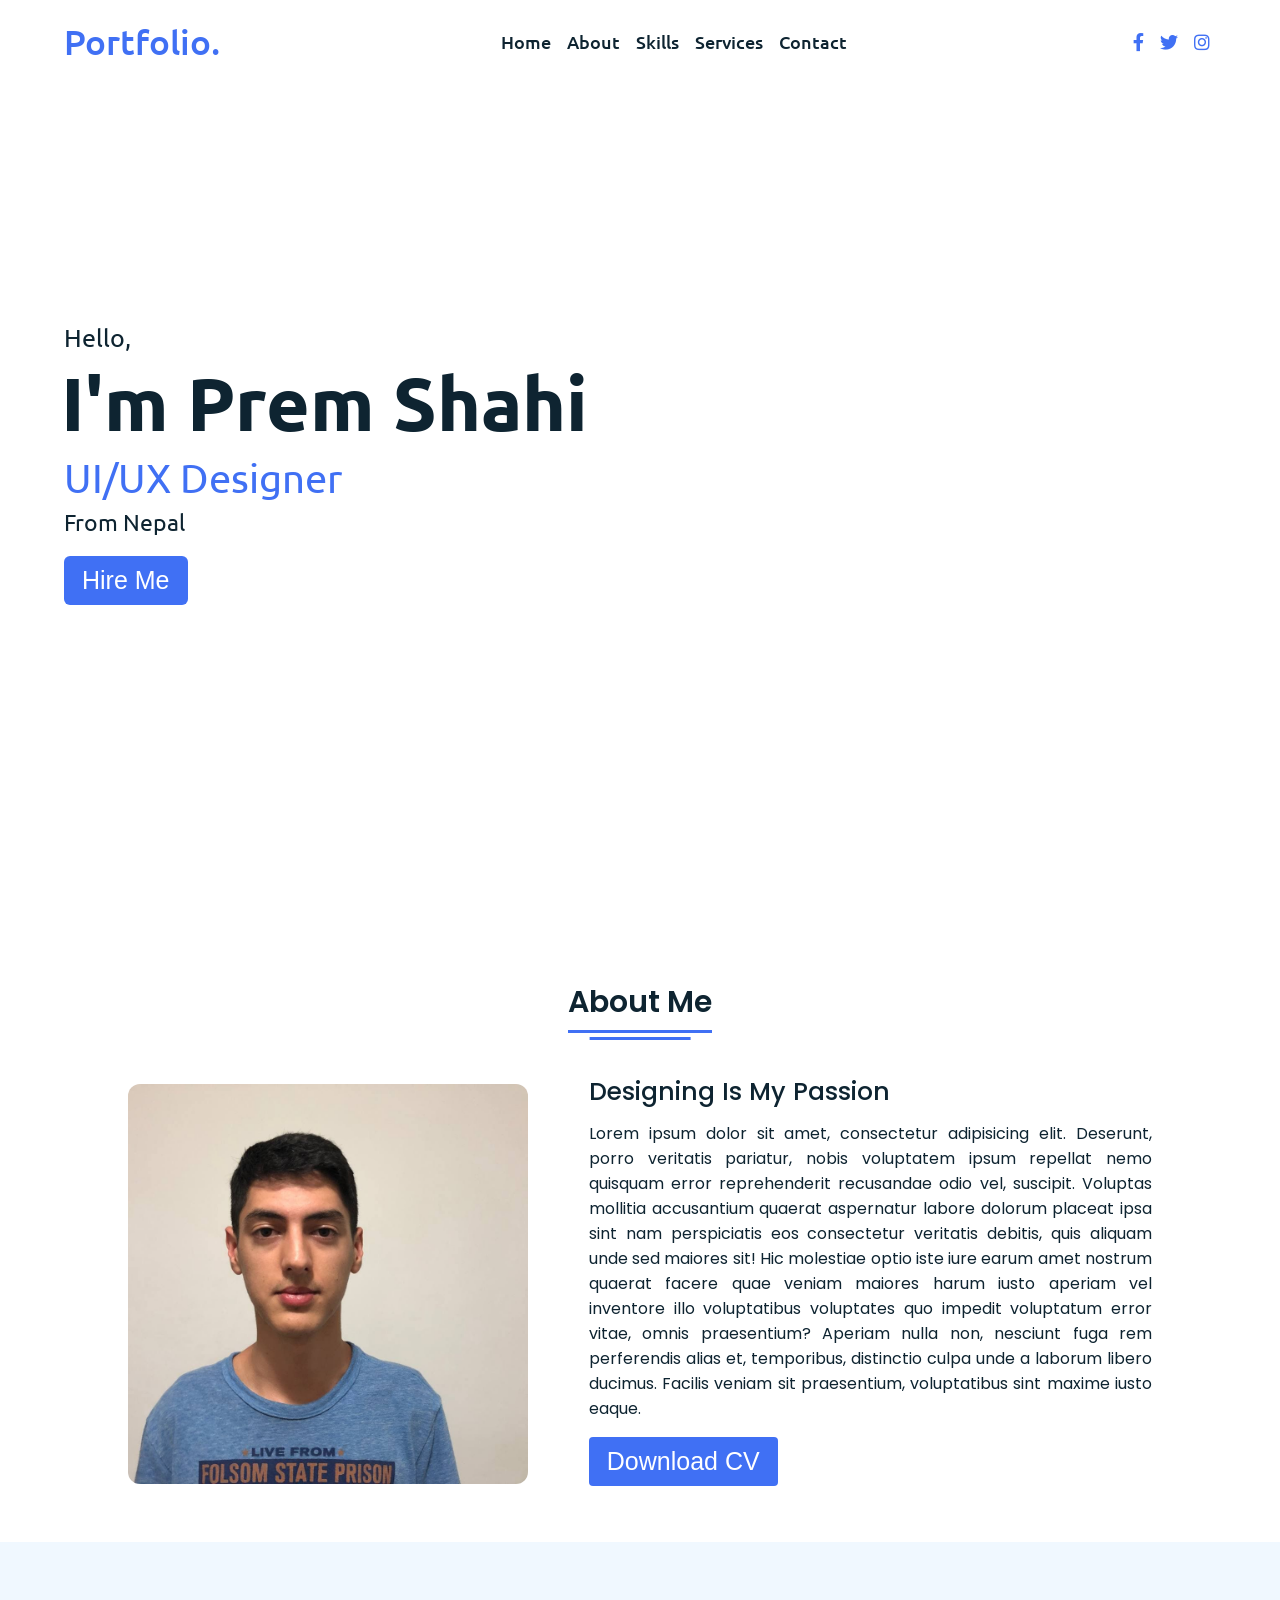
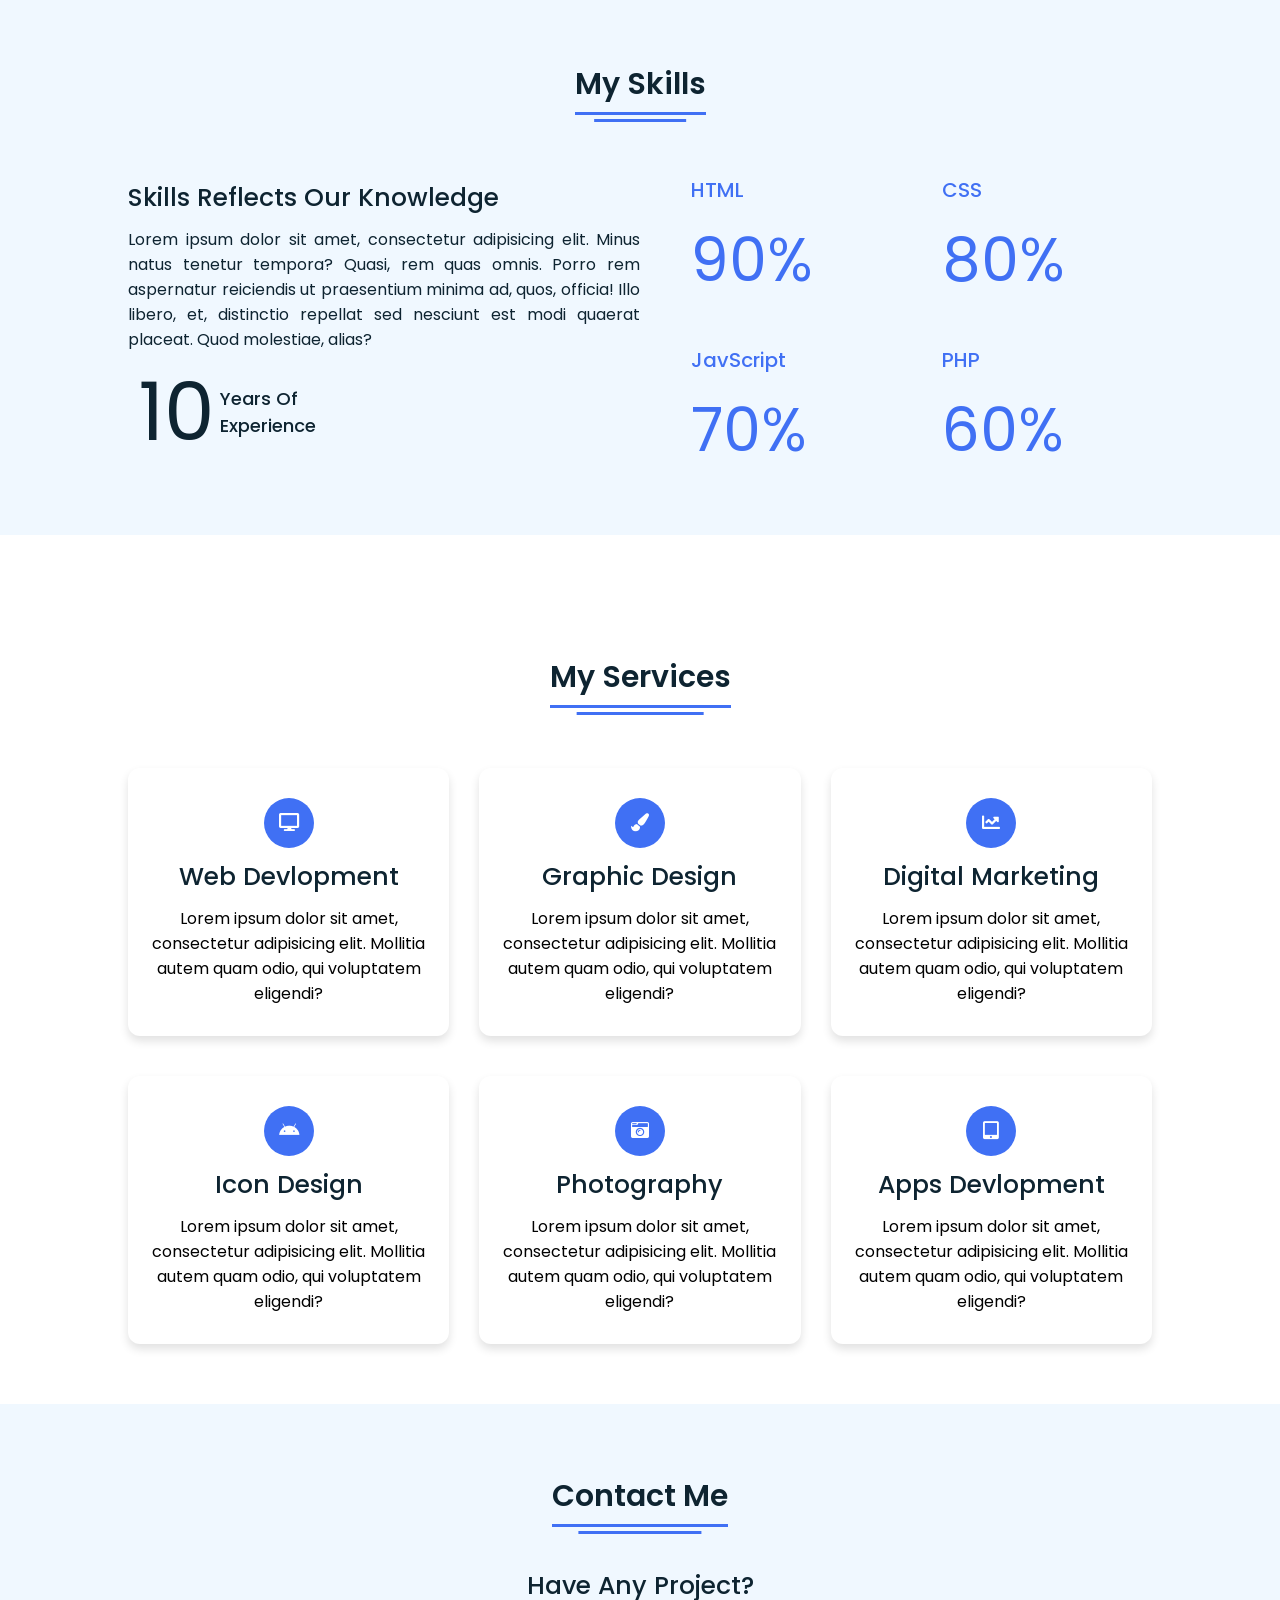
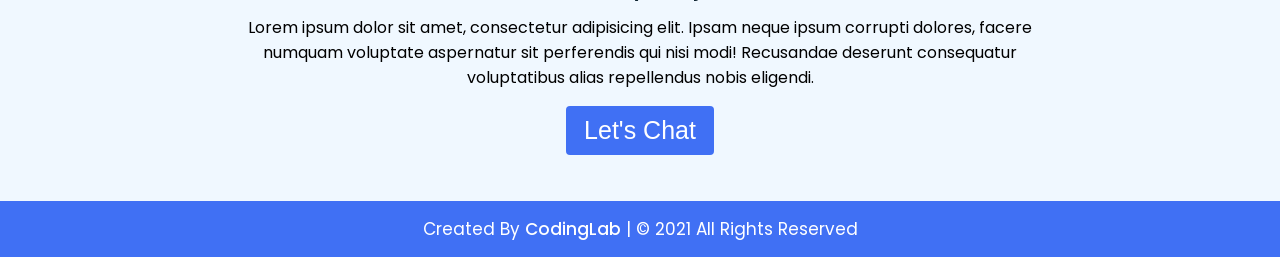
==== index.html @ f2160d23 "Update index.html" ====
<!DOCTYPE html>
<html lang="en" dir="ltr">
  <head>
    <meta charset="UTF-8">
    <title> Hasan Damirli </title>
    <link rel="stylesheet" href="style.css">
    <!-- Fontawesome CDN Link -->
    <link rel="stylesheet" href="https://cdnjs.cloudflare.com/ajax/libs/font-awesome/5.15.2/css/all.min.css"/>
     <meta name="viewport" content="width=device-width, initial-scale=1.0">
   </head>
<body>
  <!-- Move to up button -->
  <div class="scroll-button">
    <a href="#home"><i class="fas fa-arrow-up"></i></a>
  </div>
  <!-- navgaition menu -->
  <nav>
    <div class="navbar">
      <div class="logo"><a href="#">Portfolio.</a></div>
      <ul class="menu">
          <li><a href="#home">Home</a></li>
          <li><a href="#about">About</a></li>
          <li><a href="#skills">Skills</a></li>
          <li><a href="#services">Services</a></li>
          <li><a href="#contact">Contact</a></li>
          <div class="cancel-btn">
            <i class="fas fa-times"></i>
          </div>
      </ul>
      <div class="media-icons">
        <a href="#"><i class="fab fa-facebook-f"></i></a>
        <a href="#"><i class="fab fa-twitter"></i></a>
        <a href="#"><i class="fab fa-instagram"></i></a>
      </div>
    </div>
    <div class="menu-btn">
      <i class="fas fa-bars"></i>
    </div>
  </nav>

<!-- Home Section Start -->
 <section class="home" id="home">
   <div class="home-content">
     <div class="text">
       <div class="text-one">Hello,</div>
       <div class="text-two">I'm Prem Shahi</div>
       <div class="text-three">UI/UX Designer</div>
       <div class="text-four">From Nepal</div>
     </div>
     <div class="button">
       <button>Hire Me</button>
     </div>
   </div>
 </section>

<!-- About Section Start -->
<section class="about" id="about">
  <div class="content">
    <div class="title"><span>About Me</span></div>
  <div class="about-details">
    <div class="left">
      <img src="about.jpg" alt="">
    </div>
    <div class="right">
      <div class="topic">Designing Is My Passion</div>
      <p>Lorem ipsum dolor sit amet, consectetur adipisicing elit. Deserunt, porro veritatis pariatur, nobis voluptatem ipsum repellat nemo quisquam error reprehenderit recusandae odio vel, suscipit. Voluptas mollitia accusantium quaerat aspernatur labore dolorum placeat ipsa sint nam perspiciatis eos consectetur veritatis debitis, quis aliquam unde sed maiores sit! Hic molestiae optio iste iure earum amet nostrum quaerat facere quae veniam maiores harum iusto aperiam vel inventore illo voluptatibus voluptates quo impedit voluptatum error vitae, omnis praesentium? Aperiam nulla non, nesciunt fuga rem perferendis alias et, temporibus, distinctio culpa unde a laborum libero ducimus. Facilis veniam sit praesentium, voluptatibus sint maxime iusto eaque.</p>
      <div class="button">
        <button>Download CV</button>
      </div>
    </div>
  </div>
  </div>
</section>

<!-- My Skill Section Start -->
<!-- Section Tag and Other Div will same where we need to put same CSS -->
<section class="skills" id="skills">
 <div class="content">
   <div class="title"><span>My Skills</span></div>
   <div class="skills-details">
     <div class="text">
       <div class="topic">Skills Reflects Our Knowledge</div>
       <p>Lorem ipsum dolor sit amet, consectetur adipisicing elit. Minus natus tenetur tempora? Quasi, rem quas omnis. Porro rem aspernatur reiciendis ut praesentium minima ad, quos, officia! Illo libero, et, distinctio repellat sed nesciunt est modi quaerat placeat. Quod molestiae, alias?</p>
       <div class="experience">
         <div class="num">10</div>
         <div class="exp">Years Of <br> Experience</div>
       </div>
     </div>
     <div class="boxes">
       <div class="box">
         <div class="topic">HTML</div>
         <div class="per">90%</div>
       </div>
       <div class="box">
         <div class="topic">CSS</div>
         <div class="per">80%</div>
       </div>
       <div class="box">
         <div class="topic">JavScript</div>
         <div class="per">70%</div>
       </div>
       <div class="box">
         <div class="topic">PHP</div>
         <div class="per">60%</div>
       </div>
     </div>
   </div>
 </div>
</section>

<!-- My Services Section Start -->
 <section class="services" id="services">
   <div class="content">
     <div class="title"><span>My Services</span></div>
     <div class="boxes">
       <div class="box">
         <div class="icon">
           <i class="fas fa-desktop"></i>
       </div>
       <div class="topic">Web Devlopment</div>
       <p>Lorem ipsum dolor sit amet, consectetur adipisicing elit. Mollitia autem quam odio, qui voluptatem eligendi?</p>
     </div>
       <div class="box">
         <div class="icon">
           <i class="fas fa-paint-brush"></i>
       </div>
       <div class="topic">Graphic Design</div>
       <p>Lorem ipsum dolor sit amet, consectetur adipisicing elit. Mollitia autem quam odio, qui voluptatem eligendi?</p>
     </div>
       <div class="box">
         <div class="icon">
           <i class="fas fa-chart-line"></i>
       </div>
       <div class="topic">Digital Marketing</div>
       <p>Lorem ipsum dolor sit amet, consectetur adipisicing elit. Mollitia autem quam odio, qui voluptatem eligendi?</p>
     </div>
       <div class="box">
         <div class="icon">
           <i class="fab fa-android"></i>
       </div>
       <div class="topic">Icon Design</div>
       <p>Lorem ipsum dolor sit amet, consectetur adipisicing elit. Mollitia autem quam odio, qui voluptatem eligendi?</p>
     </div>
       <div class="box">
         <div class="icon">
           <i class="fas fa-camera-retro"></i>
       </div>
       <div class="topic">Photography</div>
       <p>Lorem ipsum dolor sit amet, consectetur adipisicing elit. Mollitia autem quam odio, qui voluptatem eligendi?</p>
     </div>
       <div class="box">
         <div class="icon">
           <i class="fas fa-tablet-alt"></i>
       </div>
       <div class="topic">Apps Devlopment</div>
       <p>Lorem ipsum dolor sit amet, consectetur adipisicing elit. Mollitia autem quam odio, qui voluptatem eligendi?</p>
     </div>
   </div>
   </div>
 </section>

<!-- Contact Me section Start -->
<section class="contact" id="contact">
  <div class="content">
    <div class="title"><span>Contact Me</span></div>
    <div class="text">
      <div class="topic">Have Any Project?</div>
      <p>Lorem ipsum dolor sit amet, consectetur adipisicing elit. Ipsam neque ipsum corrupti dolores, facere numquam voluptate aspernatur sit perferendis qui nisi modi! Recusandae deserunt consequatur voluptatibus alias repellendus nobis eligendi.</p>
      <div class="button">
        <button>Let's Chat</button>
      </div>
    </div>
  </div>
</section>

<!-- Footer Section Start -->
<footer>
  <div class="text">
    <span>Created By <a href="#">CodingLab</a> | &#169; 2021 All Rights Reserved</span>
  </div>
</footer>

  <script src="script.js"></script>
</body>
</html>
---- style.css ----
/* Google Font CDN Link */
@import url('https://fonts.googleapis.com/css2?family=Poppins:wght@400;500;600;700&family=Ubuntu:wght@400;500;700&display=swap');
*{
  margin: 0;
  padding: 0;
  box-sizing: border-box;
  text-decoration: none;
  scroll-behavior: smooth;
}

/* Custom Scroll Bar CSS */
::-webkit-scrollbar {
    width: 10px;
}
::-webkit-scrollbar-track {
    background: #f1f1f1;
}
::-webkit-scrollbar-thumb {
    background: #6e93f7;
    border-radius: 12px;
    transition: all 0.3s ease;
}

::-webkit-scrollbar-thumb:hover {
    background: #4070f4;
}
/* navbar styling */
nav{
  position: fixed;
  width: 100%;
  padding: 20px 0;
  z-index: 998;
  transition: all 0.3s ease;
  font-family: 'Ubuntu', sans-serif;
}
nav.sticky{
  background: #4070f4;
  padding: 13px 0;
}
nav .navbar{
  width: 90%;
  display: flex;
  justify-content: space-between;
  align-items: center;
  margin: auto;
}
nav .navbar .logo a{
  font-weight: 500;
  font-size: 35px;
  color: #4070f4;
}
nav.sticky .navbar .logo a{
  color: #fff;
}
nav .navbar .menu{
  display: flex;
  position: relative;
}
nav .navbar .menu li{
  list-style: none;
  margin: 0 8px;
}
.navbar .menu a{
  font-size: 18px;
  font-weight: 500;
  color: #0E2431;
  padding: 6px 0;
  transition: all 0.4s ease;
}
.navbar .menu a:hover{
  color: #4070f4;
}
nav.sticky .menu a{
  color: #FFF;
}
nav.sticky .menu a:hover{
  color: #0E2431;
}
.navbar .media-icons a{
  color: #4070f4;
  font-size: 18px;
  margin: 0 6px;
}
nav.sticky .media-icons a{
  color: #FFF;
}

/* Side Navigation Menu Button CSS */
nav .menu-btn,
.navbar .menu .cancel-btn{
  position: absolute;
  color: #fff;
  right: 30px;
  top: 20px;
  font-size: 20px;
  cursor: pointer;
  transition: all 0.3s ease;
  display: none;
}
nav .menu-btn{
  color: #4070f4;
}
nav.sticky .menu-btn{
  color: #FFF;
}
.navbar .menu .menu-btn{
  color: #fff;
}

/* home section styling */
.home{
  height: 100vh;
  width: 100%;
  background: url("images/background.png") no-repeat;
  background-size: cover;
  background-position: center;
  background-attachment: fixed;
  font-family: 'Ubuntu', sans-serif;
}
.home .home-content{
  width: 90%;
  height: 100%;
  margin: auto;
  display: flex;
  flex-direction: column;
  justify-content: center;
}
.home .text-one{
  font-size: 25px;
  color: #0E2431;
}
.home .text-two{
  color: #0E2431;
  font-size: 75px;
  font-weight: 600;
  margin-left: -3px;
}
.home .text-three{
  font-size: 40px;
  margin: 5px 0;
  color: #4070f4;
}
.home .text-four{
  font-size: 23px;
  margin: 5px 0;
  color: #0E2431;
}
.home .button{
  margin: 14px 0;
}
.home .button button{
  outline: none;
  padding: 8px 16px;
  border-radius: 6px;
  font-size: 25px;
  font-weight: 400;
  background: #4070f4;
  color: #fff;
  cursor: pointer;
  border: 2px solid transparent;
  transition: all 0.4s ease;
}
.home .button button:hover{
  border-color: #4070f4;
  background-color: #fff;
  color: #4070f4;
}

/* About Section Styling */
/* Those Elements Where We Have Apply Same CSS,
 I'm Selecting Directly 'Section Tag' and 'Class'  */
section{
  padding-top: 40px;
}
section .content{
  width: 80%;
  margin: 40px auto;
  font-family: 'Poppins', sans-serif;
}
.about .about-details{
  display: flex;
  justify-content: space-between;
  align-items: center;
}
section .title{
  display: flex;
  justify-content: center;
  margin-bottom: 40px;
}
section .title span{
  color: #0E2431;
  font-size: 30px;
  font-weight: 600;
  position: relative;
  padding-bottom: 8px;
}
section .title span::before,
section .title span::after{
  content: '';
  position: absolute;
  height: 3px;
  width: 100%;
  background: #4070f4;
  left: 0;
  bottom: 0;
}
section .title span::after{
  bottom: -7px;
  width: 70%;
  left: 50%;
  transform: translateX(-50%);
}
.about .about-details .left{
  width: 45%;
}
.about .left img{
  height: 400px;
  width: 400px;
  object-fit: cover;
  border-radius: 12px;
}
.about-details .right{
  width: 55%;
}
section  .topic{
  color: #0E2431;
  font-size: 25px;
  font-weight: 500;
  margin-bottom: 10px;
}
.about-details .right p{
  text-align: justify;
  color: #0E2431;
}
section .button{
  margin: 16px 0;
}
section .button button{
  outline: none;
  padding: 8px 16px;
  border-radius: 4px;
  font-size: 25px;
  font-weight: 400;
  background: #4070f4;
  color: #fff;
  border: 2px solid transparent;
  cursor: pointer;
  transition: all 0.4s ease;
}
section .button button:hover{
  border-color: #4070f4;
  background-color: #fff;
  color: #4070f4;
}

 /* My Skills CSS */
 .skills{
   background: #F0F8FF;
 }
 .skills .content{
   padding: 40px 0;
 }
 .skills .skills-details{
   display: flex;
   justify-content: space-between;
   align-items: center;
 }
 .skills-details .text{
   width: 50%;
 }
 .skills-details p{
   color: #0E2431;
   text-align: justify;
 }
.skills .skills-details .experience{
  display: flex;
  align-items: center;
  margin: 0 10px;
}
.skills-details .experience .num{
  color: #0E2431;
  font-size: 80px;
}
.skills-details .experience .exp{
  color: #0E2431;
  margin-left: 20px;
  font-size: 18px;
  font-weight: 500;
  margin: 0 6px;
}
.skills-details .boxes{
  width: 45%;
  display: flex;
  flex-wrap: wrap;
  justify-content: space-between;
}
.skills-details .box{
  width: calc(100% / 2 - 20px);
  margin: 20px 0;
}
.skills-details .boxes .topic{
  font-size: 20px;
  color: #4070f4;
}
.skills-details .boxes .per{
  font-size: 60px;
  color: #4070f4;
}

/* My Services CSS */
.services .boxes{
  display: flex;
  flex-wrap: wrap;
  justify-content: space-between;
}
.services .boxes .box{
  margin: 20px 0;
  width: calc(100% / 3 - 20px);
  text-align: center;
  border-radius: 12px;
  padding: 30px 10px;
  box-shadow: 0 5px 10px rgba(0, 0, 0, 0.12);
  cursor: default;
  transition: all 0.4s ease;
}
.services .boxes .box:hover{
  background: #4070f4;
  color: #fff;
}
.services .boxes .box .icon{
  height: 50px;
  width: 50px;
  background: #4070f4;
  border-radius: 50%;
  text-align: center;
  line-height: 50px;
  font-size: 18px;
  color: #fff;
  margin: 0 auto 10px auto;
  transition: all 0.4s ease;
}
.boxes .box:hover .icon{
  background-color: #fff;
  color: #4070f4;
}
.services .boxes .box:hover .topic,
.services .boxes .box:hover p{
  color: #0E2431;
  transition: all 0.4s ease;
}
.services .boxes .box:hover .topic,
.services .boxes .box:hover p{
  color: #fff;
}
/* Contact Me CSS */
.contact{
  background: #F0F8FF;
}
.contact .content{
  margin: 0 auto;
  padding: 30px 0;
}
.contact .text{
  width: 80%;
  text-align: center;
  margin: auto;
}

/* Footer CSS */
footer{
  background: #4070f4;
  padding: 15px 0;
  text-align: center;
  font-family: 'Poppins', sans-serif;
}
footer .text span{
  font-size: 17px;
  font-weight: 400;
  color: #fff;
}
footer .text span a{
  font-weight: 500;
  color: #FFF;
}
footer .text span a:hover{
  text-decoration: underline;
}
/* Scroll TO Top Button CSS */
.scroll-button a{
  position: fixed;
  bottom: 20px;
  right: 20px;
  color: #fff;
  background: #4070f4;
  padding: 7px 12px;;
  font-size: 18px;
  border-radius: 6px;
  box-shadow: rgba(0, 0, 0, 0.15);
  display: none;
}

/* Responsive Media Query */
@media (max-width: 1190px) {
  section .content{
    width: 85%;
  }
}
@media (max-width: 1000px) {
  .about .about-details{
    justify-content: center;
    flex-direction: column;
  }
  .about .about-details .left{
    display: flex;
    justify-content: center;
    width: 100%;
  }
  .about-details .right{
    width: 90%;
    margin: 40px 0;
  }
  .services .boxes .box{
    margin: 20px 0;
    width: calc(100% / 2 - 20px);
  }
}
@media (max-width: 900px) {
  .about .left img{
    height: 350px;
    width: 350px;
  }
}

@media (max-width: 750px) {
  nav .navbar{
    width: 90%;
  }
  nav .navbar .menu{
    position: fixed;
    left: -100%;
    top: 0;
    background: #0E2431;
    height: 100vh;
    max-width: 400px;
    width: 100%;
    padding-top: 60px;
    flex-direction: column;
    align-items: center;
    transition: all 0.5s ease;
  }
  .navbar.active .menu{
    left: 0;
  }
  nav .navbar .menu a{
    font-size: 23px;
    display: block;
    color: #fff;
    margin: 10px 0;
  }
  nav.sticky .menu a:hover{
    color: #4070f4;
  }
  nav .navbar .media-icons{
    display: none;
  }
  nav .menu-btn,
  .navbar .menu .cancel-btn{
    display: block;
  }
  .home .text-two{
    font-size: 65px;
  }
  .home .text-three{
    font-size: 35px;
  }
  .skills .skills-details{
    align-items: center;
    justify-content: center;
    flex-direction: column;
  }
  .skills-details .text{
    width: 100%;
    margin-bottom: 50px;
  }
  .skills-details .boxes{
    justify-content: center;
    align-items: center;
    width: 100%;
  }
  .services .boxes .box{
    margin: 20px 0;
    width: 100%;
  }
  .contact .text{
    width: 100%;
}
}

@media (max-width: 500px){
  .home .text-two{
    font-size: 55px;
  }
  .home .text-three{
    font-size: 33px;
  }
  .skills-details .boxes .per{
    font-size: 50px;
    color: #4070f4;
  }
}
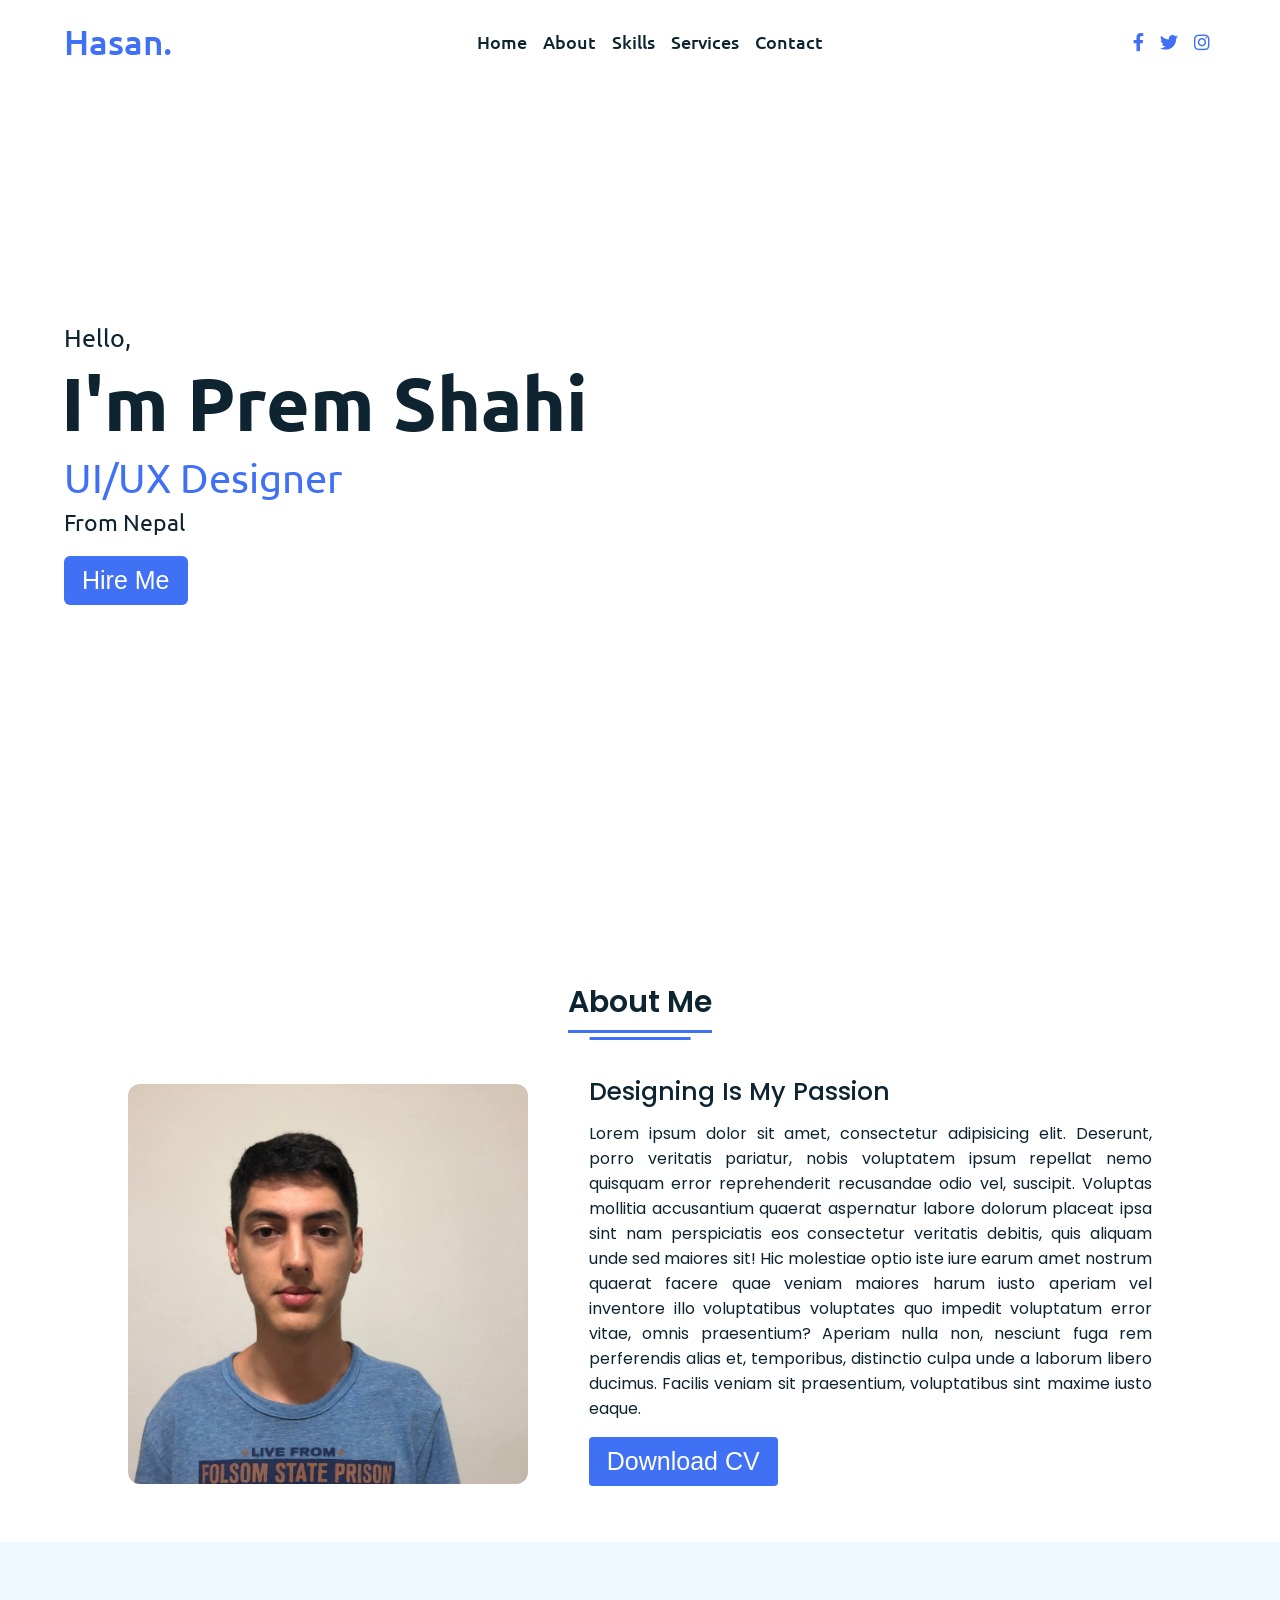
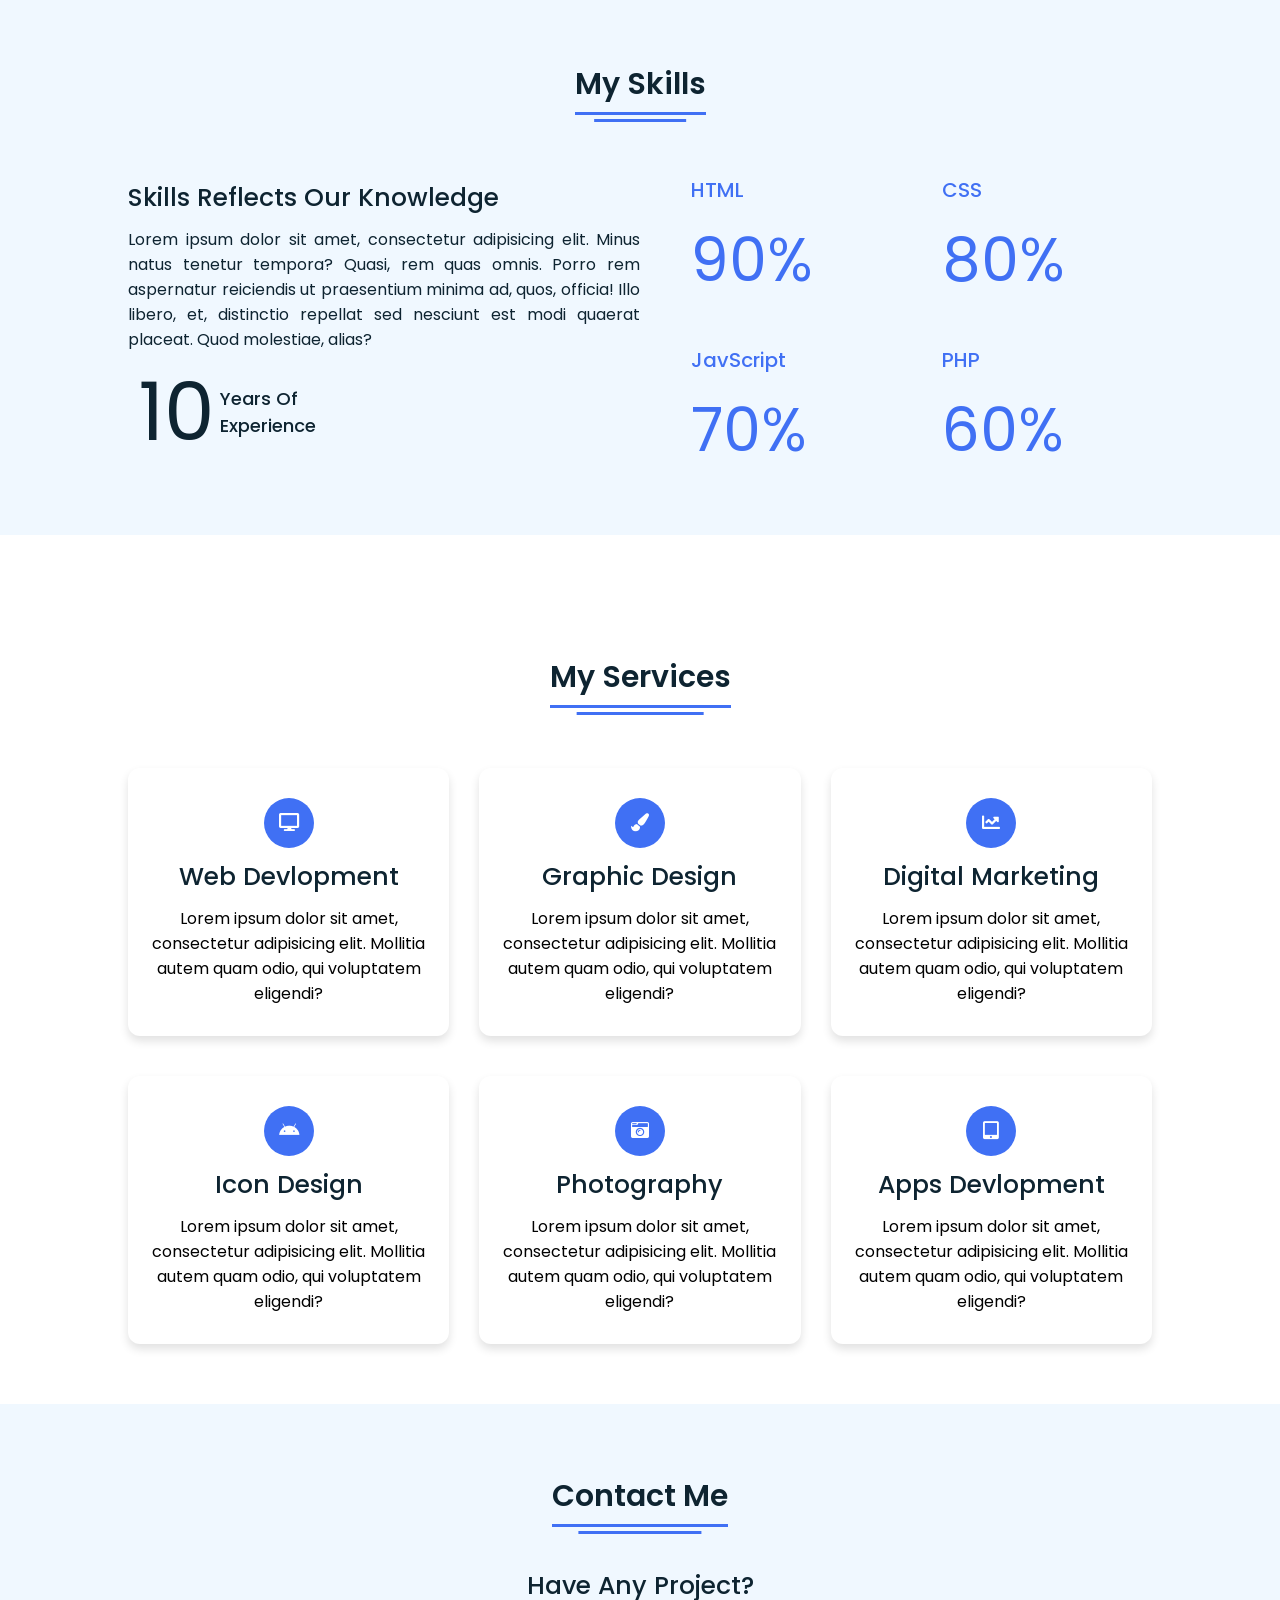
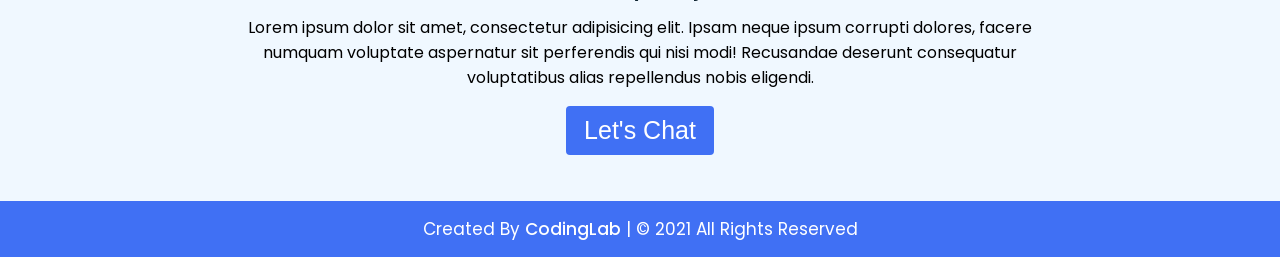
==== commit b0450607: "Update index.html" ====
--- a/index.html
+++ b/index.html
@@ -16,7 +16,7 @@
   <!-- navgaition menu -->
   <nav>
     <div class="navbar">
-      <div class="logo"><a href="#">Portfolio.</a></div>
+      <div class="logo"><a href="#">Hasan.</a></div>
       <ul class="menu">
           <li><a href="#home">Home</a></li>
           <li><a href="#about">About</a></li>
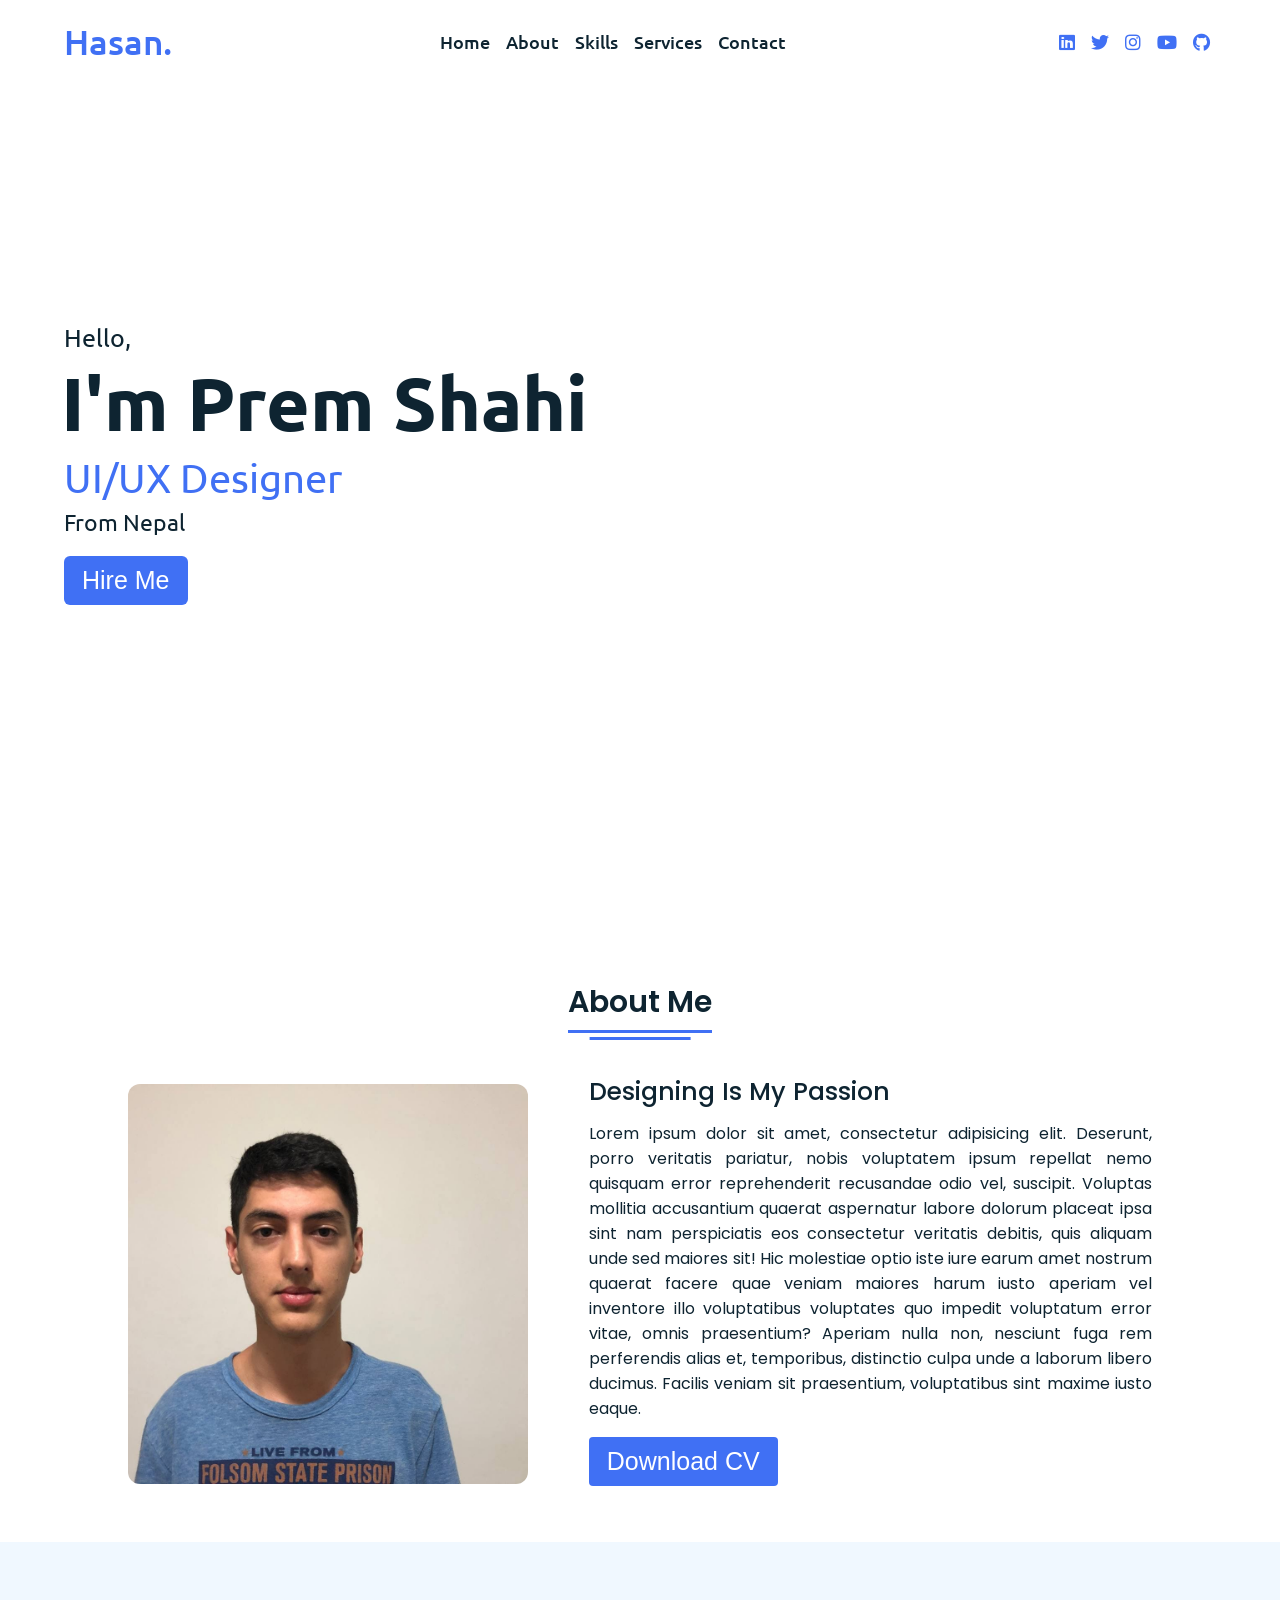
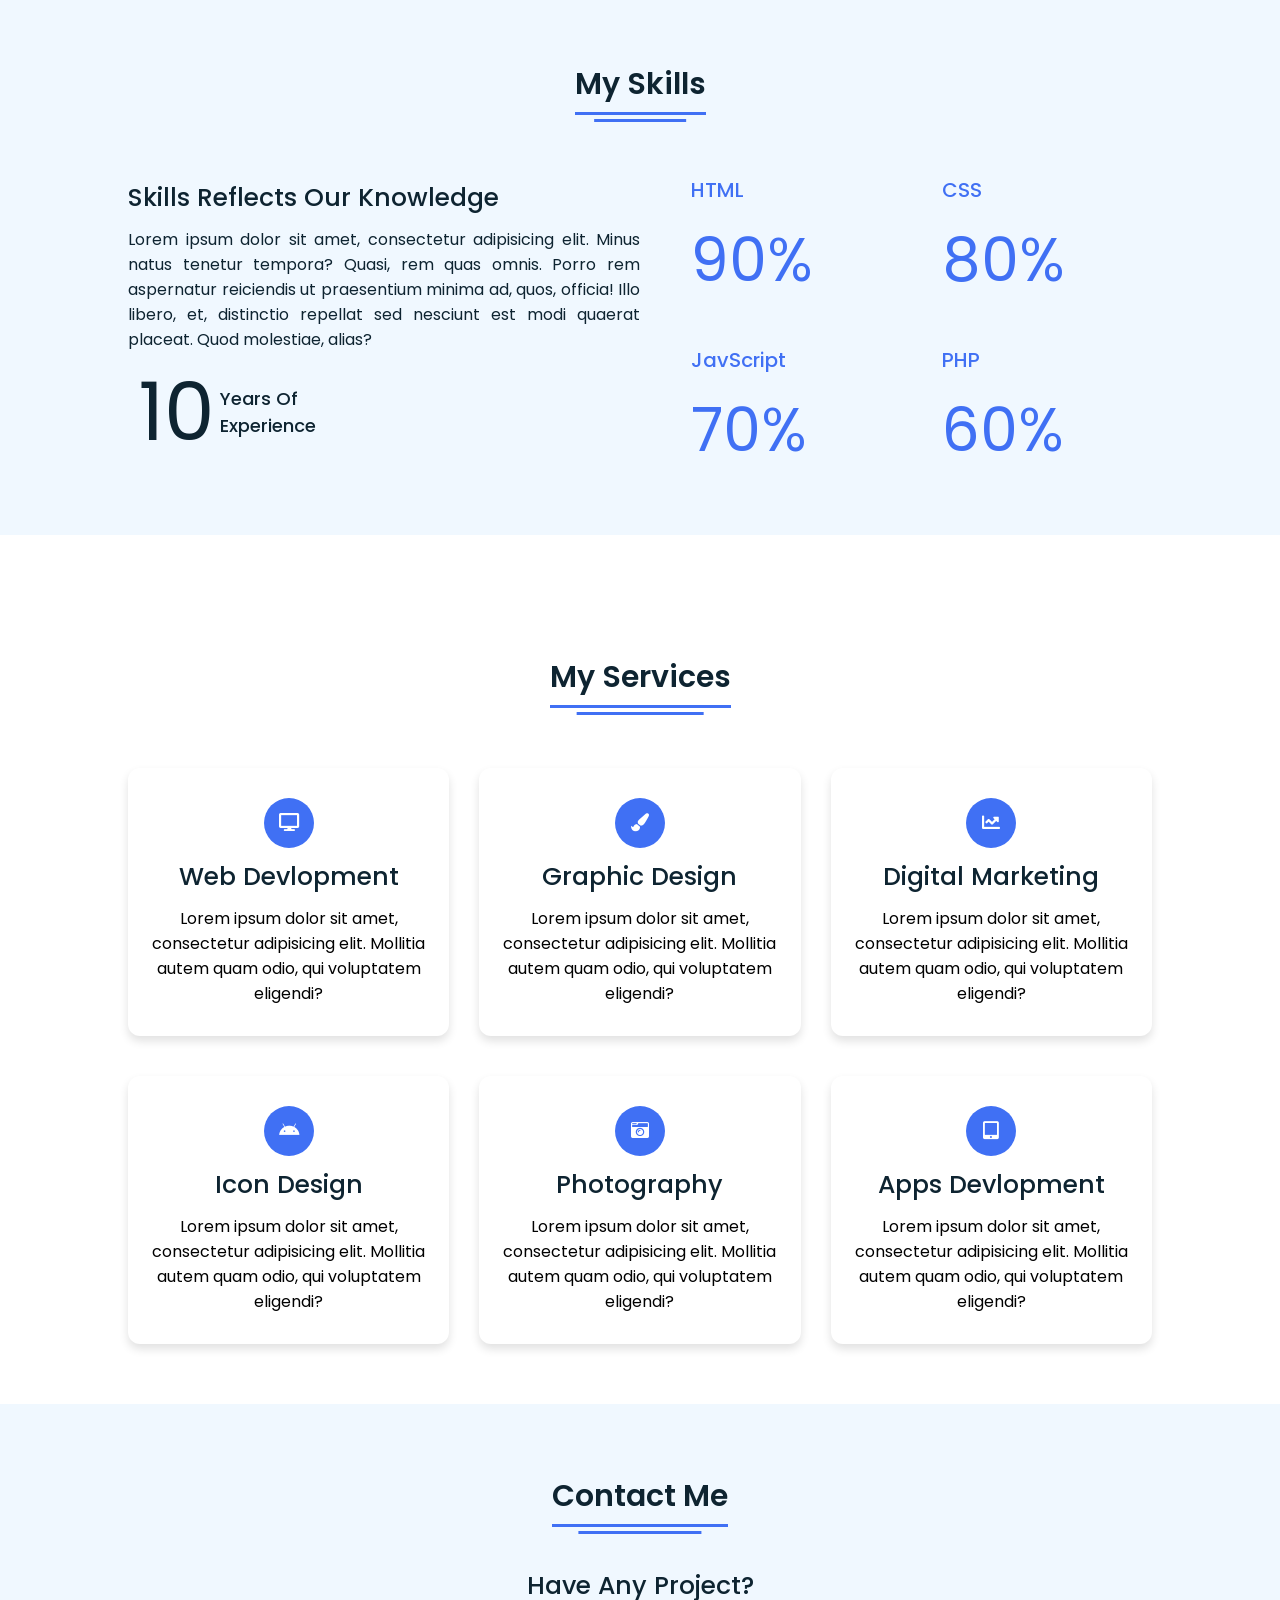
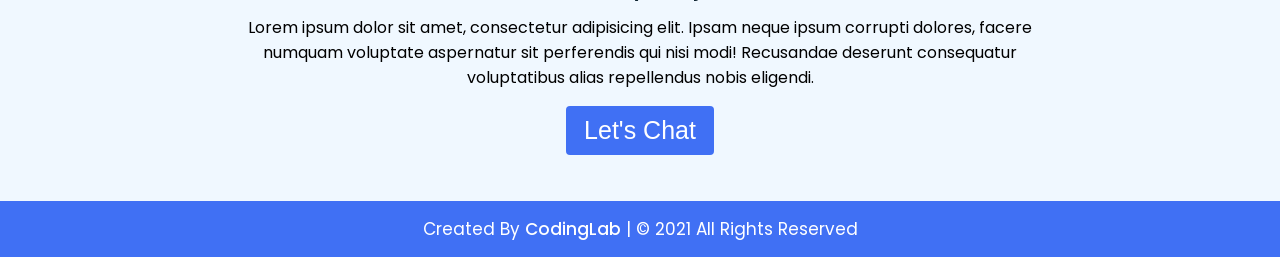
==== commit 4723afcd: "Update index.html" ====
--- a/index.html
+++ b/index.html
@@ -28,9 +28,11 @@
           </div>
       </ul>
       <div class="media-icons">
-        <a href="#"><i class="fab fa-facebook-f"></i></a>
-        <a href="#"><i class="fab fa-twitter"></i></a>
-        <a href="#"><i class="fab fa-instagram"></i></a>
+        <a href="https://www.linkedin.com/in/hasan-damirli-136765228/"><i class="fab fa-linkedin"></i></a>
+        <a href="https://twitter.com/hawanbeats"><i class="fab fa-twitter"></i></a>
+        <a href="https://www.instagram.com/hawanbeats/"><i class="fab fa-instagram"></i></a>
+        <a href="https://www.youtube.com/channel/UCH90Kaz_h0F1iejRh_lZsMQ"><i class="fab fa-youtube"></i></a>
+        <a href="https://github.com/hawanbeats"><i class="fab fa-github"></i></a>
       </div>
     </div>
     <div class="menu-btn">
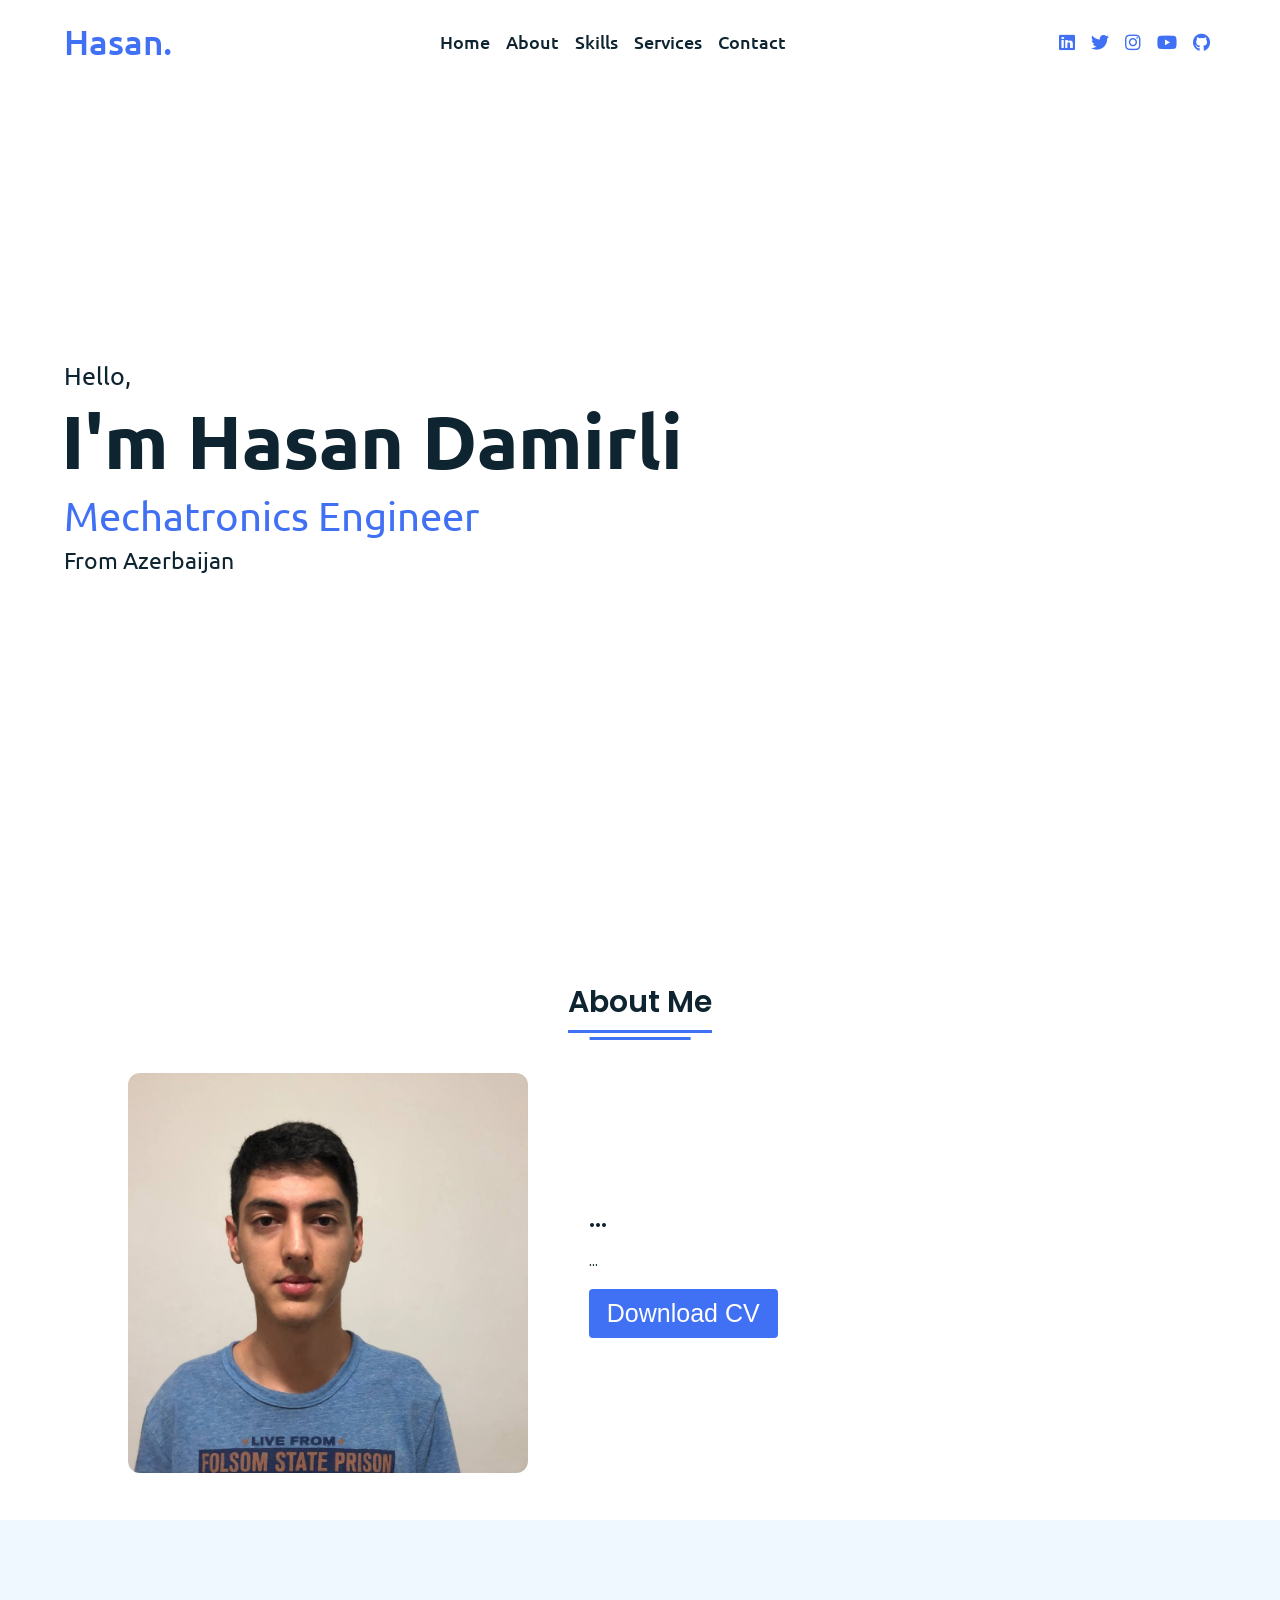
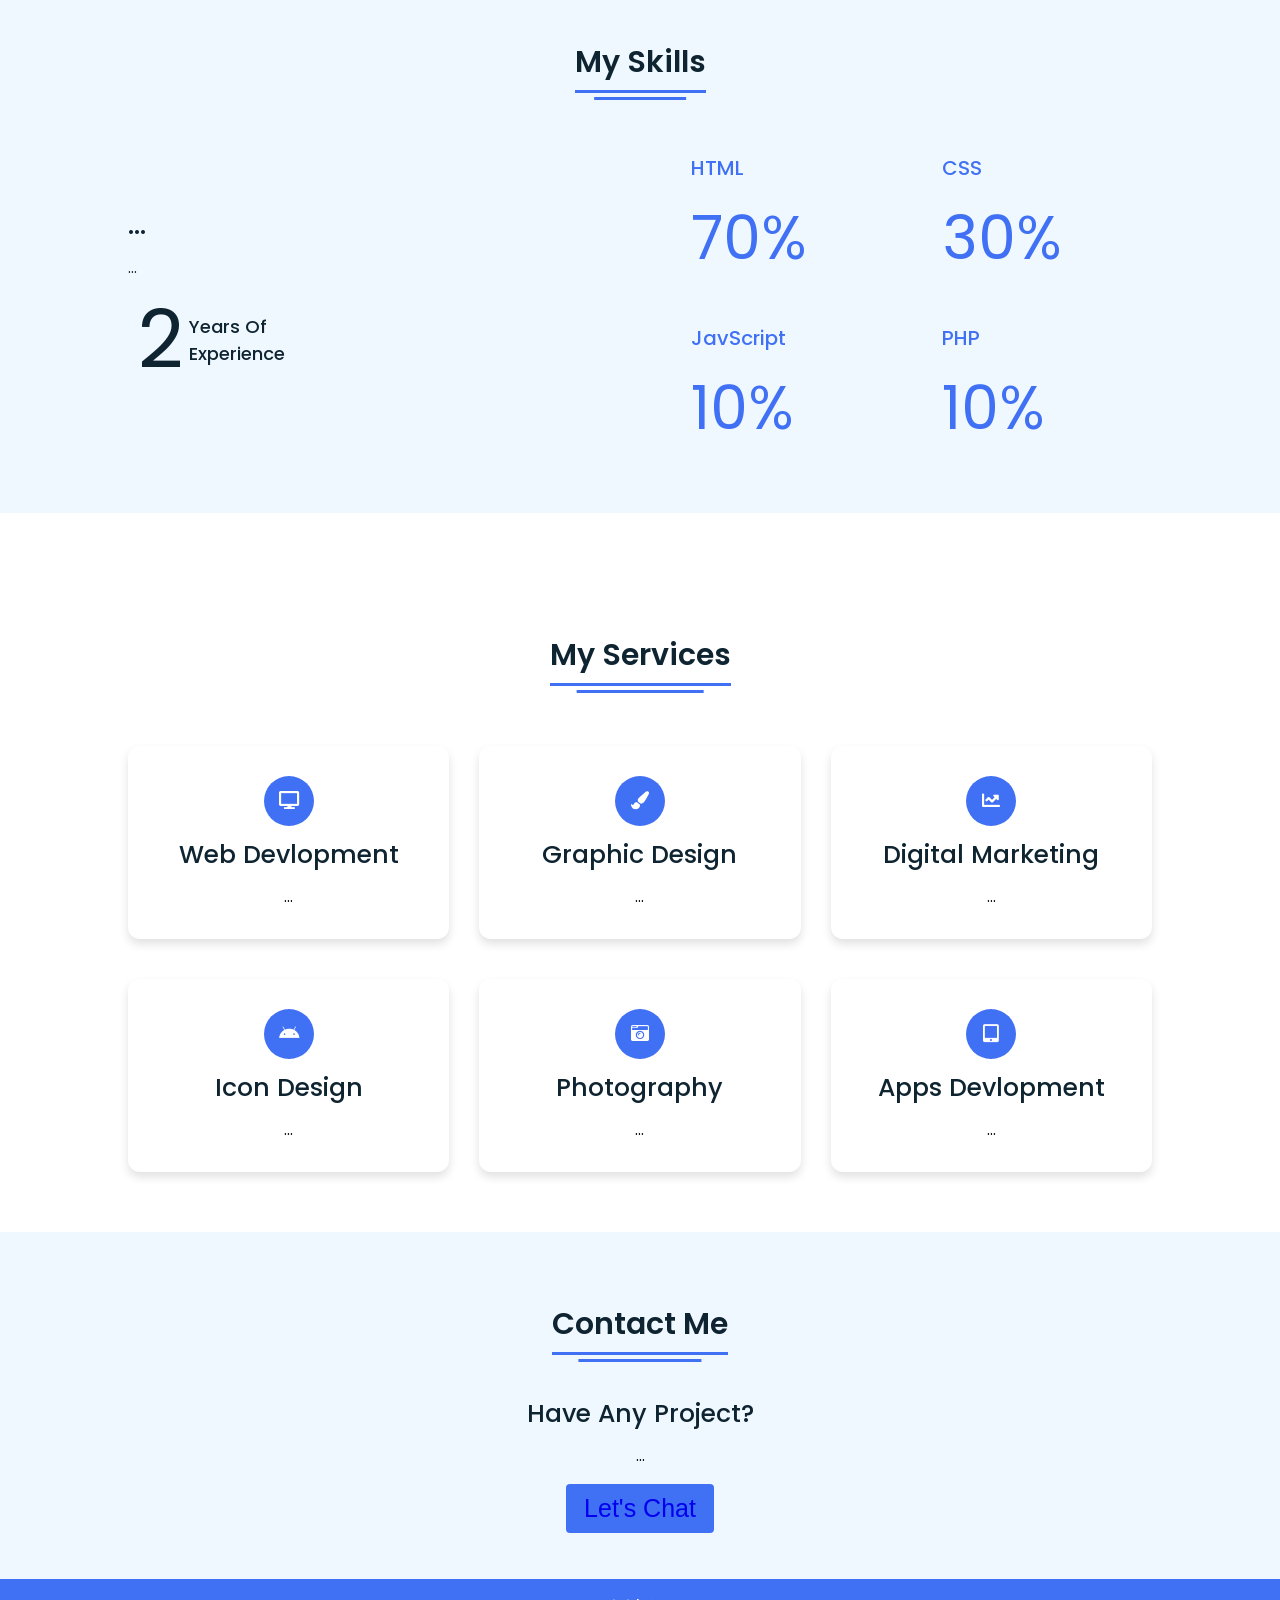
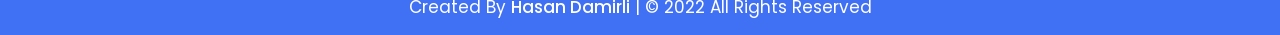
==== commit 59ab7121: "Update index.html" ====
--- a/index.html
+++ b/index.html
@@ -45,12 +45,9 @@
    <div class="home-content">
      <div class="text">
        <div class="text-one">Hello,</div>
-       <div class="text-two">I'm Prem Shahi</div>
-       <div class="text-three">UI/UX Designer</div>
-       <div class="text-four">From Nepal</div>
-     </div>
-     <div class="button">
-       <button>Hire Me</button>
+       <div class="text-two">I'm Hasan Damirli</div>
+       <div class="text-three">Mechatronics Engineer</div>
+       <div class="text-four">From Azerbaijan</div>
      </div>
    </div>
  </section>
@@ -64,8 +61,8 @@
       <img src="about.jpg" alt="">
     </div>
     <div class="right">
-      <div class="topic">Designing Is My Passion</div>
-      <p>Lorem ipsum dolor sit amet, consectetur adipisicing elit. Deserunt, porro veritatis pariatur, nobis voluptatem ipsum repellat nemo quisquam error reprehenderit recusandae odio vel, suscipit. Voluptas mollitia accusantium quaerat aspernatur labore dolorum placeat ipsa sint nam perspiciatis eos consectetur veritatis debitis, quis aliquam unde sed maiores sit! Hic molestiae optio iste iure earum amet nostrum quaerat facere quae veniam maiores harum iusto aperiam vel inventore illo voluptatibus voluptates quo impedit voluptatum error vitae, omnis praesentium? Aperiam nulla non, nesciunt fuga rem perferendis alias et, temporibus, distinctio culpa unde a laborum libero ducimus. Facilis veniam sit praesentium, voluptatibus sint maxime iusto eaque.</p>
+      <div class="topic">...</div>
+      <p>...</p>
       <div class="button">
         <button>Download CV</button>
       </div>
@@ -81,29 +78,29 @@
    <div class="title"><span>My Skills</span></div>
    <div class="skills-details">
      <div class="text">
-       <div class="topic">Skills Reflects Our Knowledge</div>
-       <p>Lorem ipsum dolor sit amet, consectetur adipisicing elit. Minus natus tenetur tempora? Quasi, rem quas omnis. Porro rem aspernatur reiciendis ut praesentium minima ad, quos, officia! Illo libero, et, distinctio repellat sed nesciunt est modi quaerat placeat. Quod molestiae, alias?</p>
+       <div class="topic">...</div>
+       <p>...</p>
        <div class="experience">
-         <div class="num">10</div>
+         <div class="num">2</div>
          <div class="exp">Years Of <br> Experience</div>
        </div>
      </div>
      <div class="boxes">
        <div class="box">
          <div class="topic">HTML</div>
-         <div class="per">90%</div>
+         <div class="per">70%</div>
        </div>
        <div class="box">
          <div class="topic">CSS</div>
-         <div class="per">80%</div>
+         <div class="per">30%</div>
        </div>
        <div class="box">
          <div class="topic">JavScript</div>
-         <div class="per">70%</div>
+         <div class="per">10%</div>
        </div>
        <div class="box">
          <div class="topic">PHP</div>
-         <div class="per">60%</div>
+         <div class="per">10%</div>
        </div>
      </div>
    </div>
@@ -120,42 +117,42 @@
            <i class="fas fa-desktop"></i>
        </div>
        <div class="topic">Web Devlopment</div>
-       <p>Lorem ipsum dolor sit amet, consectetur adipisicing elit. Mollitia autem quam odio, qui voluptatem eligendi?</p>
+       <p>...</p>
      </div>
        <div class="box">
          <div class="icon">
            <i class="fas fa-paint-brush"></i>
        </div>
        <div class="topic">Graphic Design</div>
-       <p>Lorem ipsum dolor sit amet, consectetur adipisicing elit. Mollitia autem quam odio, qui voluptatem eligendi?</p>
+       <p>...</p>
      </div>
        <div class="box">
          <div class="icon">
            <i class="fas fa-chart-line"></i>
        </div>
        <div class="topic">Digital Marketing</div>
-       <p>Lorem ipsum dolor sit amet, consectetur adipisicing elit. Mollitia autem quam odio, qui voluptatem eligendi?</p>
+       <p>...</p>
      </div>
        <div class="box">
          <div class="icon">
            <i class="fab fa-android"></i>
        </div>
        <div class="topic">Icon Design</div>
-       <p>Lorem ipsum dolor sit amet, consectetur adipisicing elit. Mollitia autem quam odio, qui voluptatem eligendi?</p>
+       <p>...</p>
      </div>
        <div class="box">
          <div class="icon">
            <i class="fas fa-camera-retro"></i>
        </div>
        <div class="topic">Photography</div>
-       <p>Lorem ipsum dolor sit amet, consectetur adipisicing elit. Mollitia autem quam odio, qui voluptatem eligendi?</p>
+       <p>...</p>
      </div>
        <div class="box">
          <div class="icon">
            <i class="fas fa-tablet-alt"></i>
        </div>
        <div class="topic">Apps Devlopment</div>
-       <p>Lorem ipsum dolor sit amet, consectetur adipisicing elit. Mollitia autem quam odio, qui voluptatem eligendi?</p>
+       <p>...</p>
      </div>
    </div>
    </div>
@@ -167,9 +164,9 @@
     <div class="title"><span>Contact Me</span></div>
     <div class="text">
       <div class="topic">Have Any Project?</div>
-      <p>Lorem ipsum dolor sit amet, consectetur adipisicing elit. Ipsam neque ipsum corrupti dolores, facere numquam voluptate aspernatur sit perferendis qui nisi modi! Recusandae deserunt consequatur voluptatibus alias repellendus nobis eligendi.</p>
+      <p>...</p>
       <div class="button">
-        <button>Let's Chat</button>
+        <button><a href="mailto:damirlihasan2002@gmail.com"> Let's Chat</a></button>
       </div>
     </div>
   </div>
@@ -178,7 +175,7 @@
 <!-- Footer Section Start -->
 <footer>
   <div class="text">
-    <span>Created By <a href="#">CodingLab</a> | &#169; 2021 All Rights Reserved</span>
+    <span>Created By <a href="https://www.instagram.com/hawanbeats/">Hasan Damirli</a> | &#169; 2022 All Rights Reserved</span>
   </div>
 </footer>
 
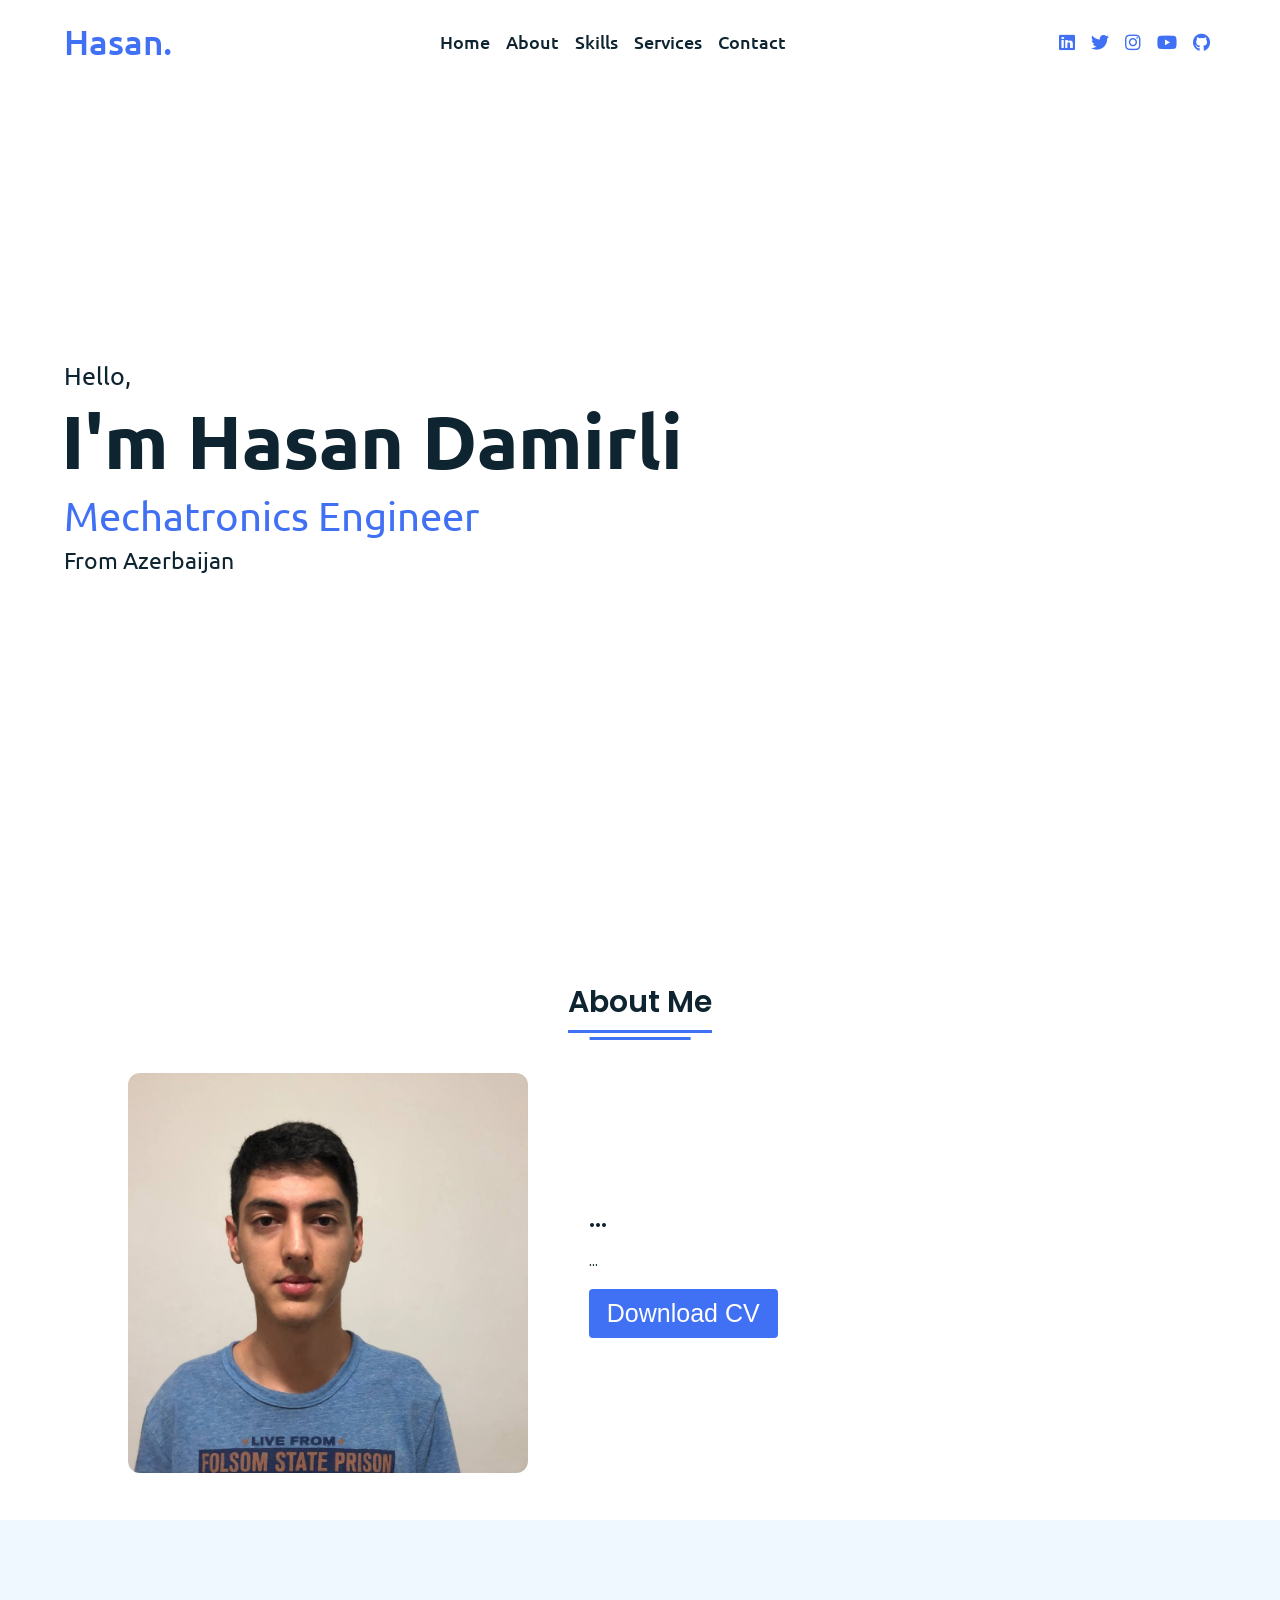
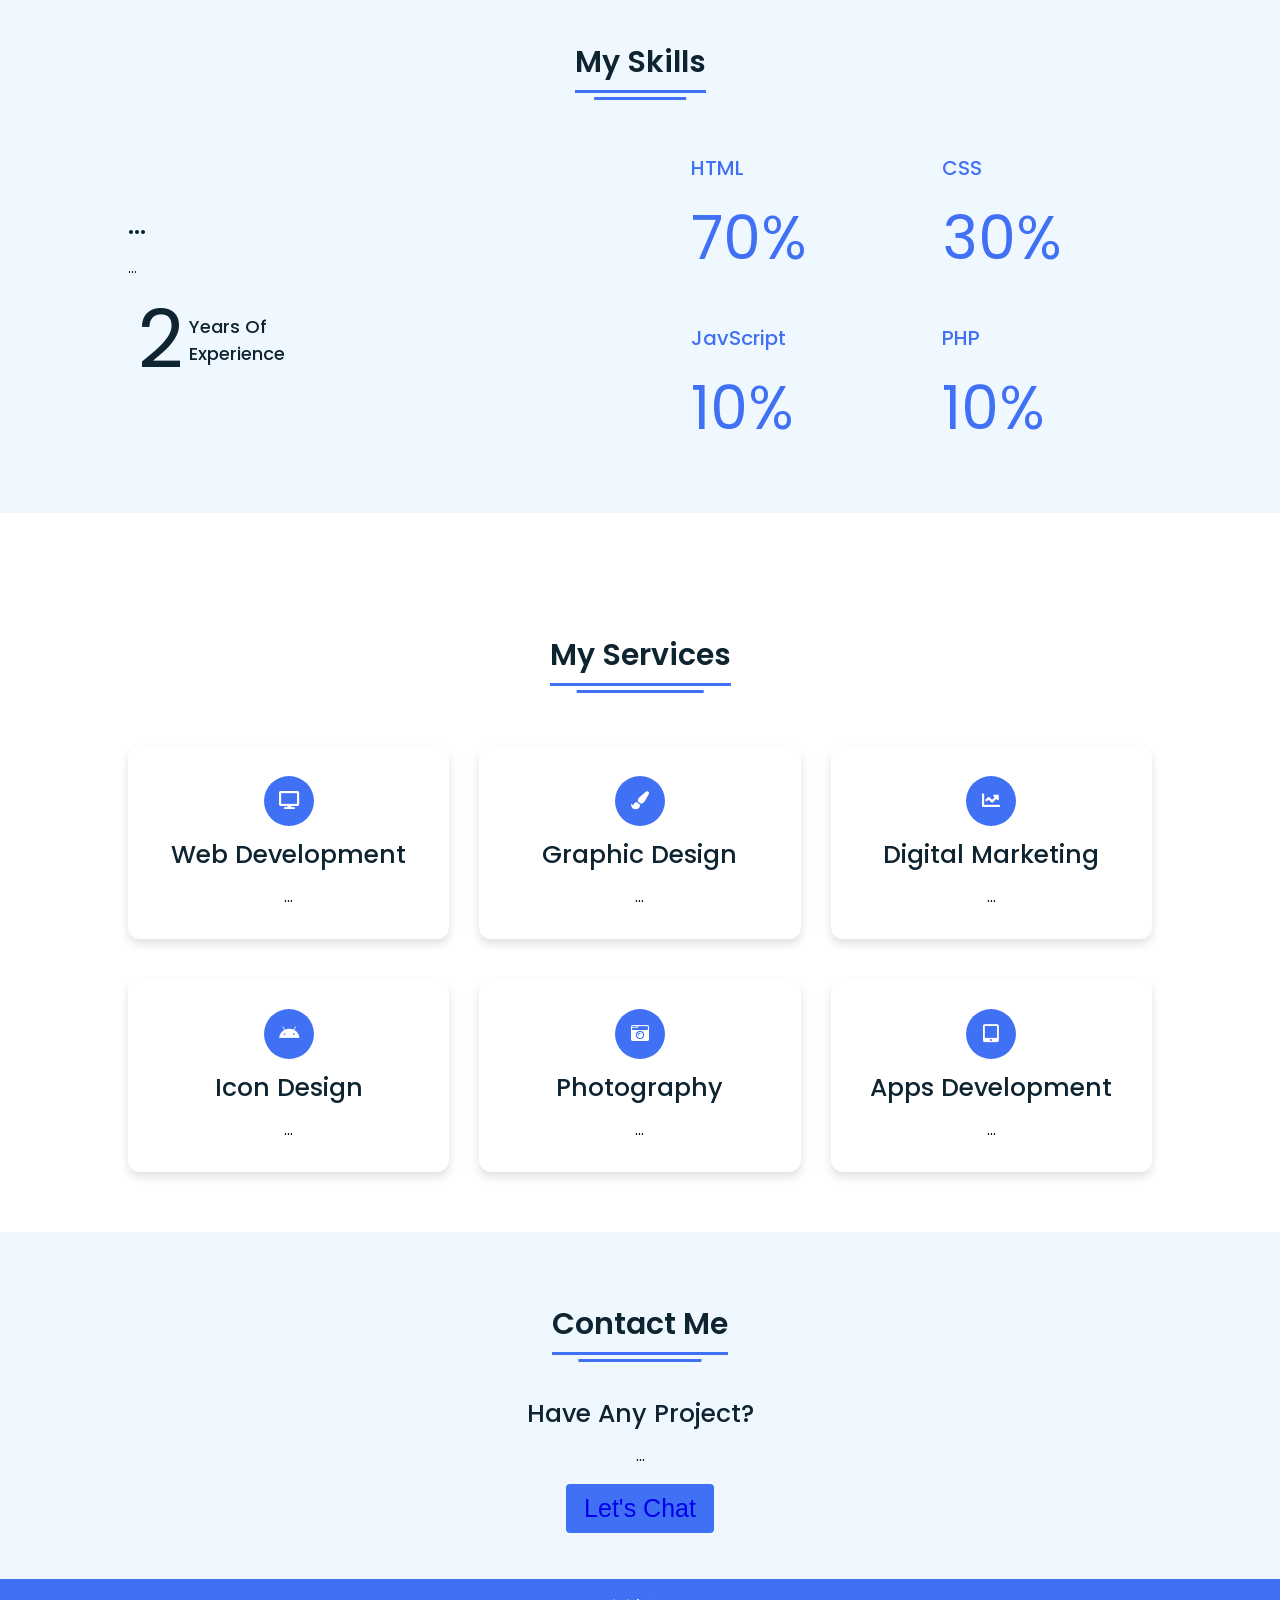
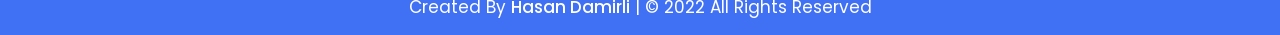
==== commit 17d7ab84: "Update index.html" ====
--- a/index.html
+++ b/index.html
@@ -28,11 +28,11 @@
           </div>
       </ul>
       <div class="media-icons">
-        <a href="https://www.linkedin.com/in/hasan-damirli-136765228/"><i class="fab fa-linkedin"></i></a>
-        <a href="https://twitter.com/hawanbeats"><i class="fab fa-twitter"></i></a>
-        <a href="https://www.instagram.com/hawanbeats/"><i class="fab fa-instagram"></i></a>
-        <a href="https://www.youtube.com/channel/UCH90Kaz_h0F1iejRh_lZsMQ"><i class="fab fa-youtube"></i></a>
-        <a href="https://github.com/hawanbeats"><i class="fab fa-github"></i></a>
+        <a target="_blank" href="https://www.linkedin.com/in/hasan-damirli-136765228/"><i class="fab fa-linkedin"></i></a>
+        <a target="_blank" href="https://twitter.com/hawanbeats"><i class="fab fa-twitter"></i></a>
+        <a target="_blank" href="https://www.instagram.com/hawanbeats/"><i class="fab fa-instagram"></i></a>
+        <a target="_blank" href="https://www.youtube.com/channel/UCH90Kaz_h0F1iejRh_lZsMQ"><i class="fab fa-youtube"></i></a>
+        <a target="_blank" href="https://github.com/hawanbeats"><i class="fab fa-github"></i></a>
       </div>
     </div>
     <div class="menu-btn">
@@ -116,7 +116,7 @@
          <div class="icon">
            <i class="fas fa-desktop"></i>
        </div>
-       <div class="topic">Web Devlopment</div>
+       <div class="topic">Web Development</div>
        <p>...</p>
      </div>
        <div class="box">
@@ -151,7 +151,7 @@
          <div class="icon">
            <i class="fas fa-tablet-alt"></i>
        </div>
-       <div class="topic">Apps Devlopment</div>
+       <div class="topic">Apps Development</div>
        <p>...</p>
      </div>
    </div>
@@ -166,7 +166,7 @@
       <div class="topic">Have Any Project?</div>
       <p>...</p>
       <div class="button">
-        <button><a href="mailto:damirlihasan2002@gmail.com"> Let's Chat</a></button>
+        <button><a target="_blank" href="mailto:damirlihasan2002@gmail.com"> Let's Chat</a></button>
       </div>
     </div>
   </div>
@@ -175,7 +175,7 @@
 <!-- Footer Section Start -->
 <footer>
   <div class="text">
-    <span>Created By <a href="https://www.instagram.com/hawanbeats/">Hasan Damirli</a> | &#169; 2022 All Rights Reserved</span>
+    <span>Created By <a target="_blank" href="https://www.instagram.com/hawanbeats/">Hasan Damirli</a> | &#169; 2022 All Rights Reserved</span>
   </div>
 </footer>
 
